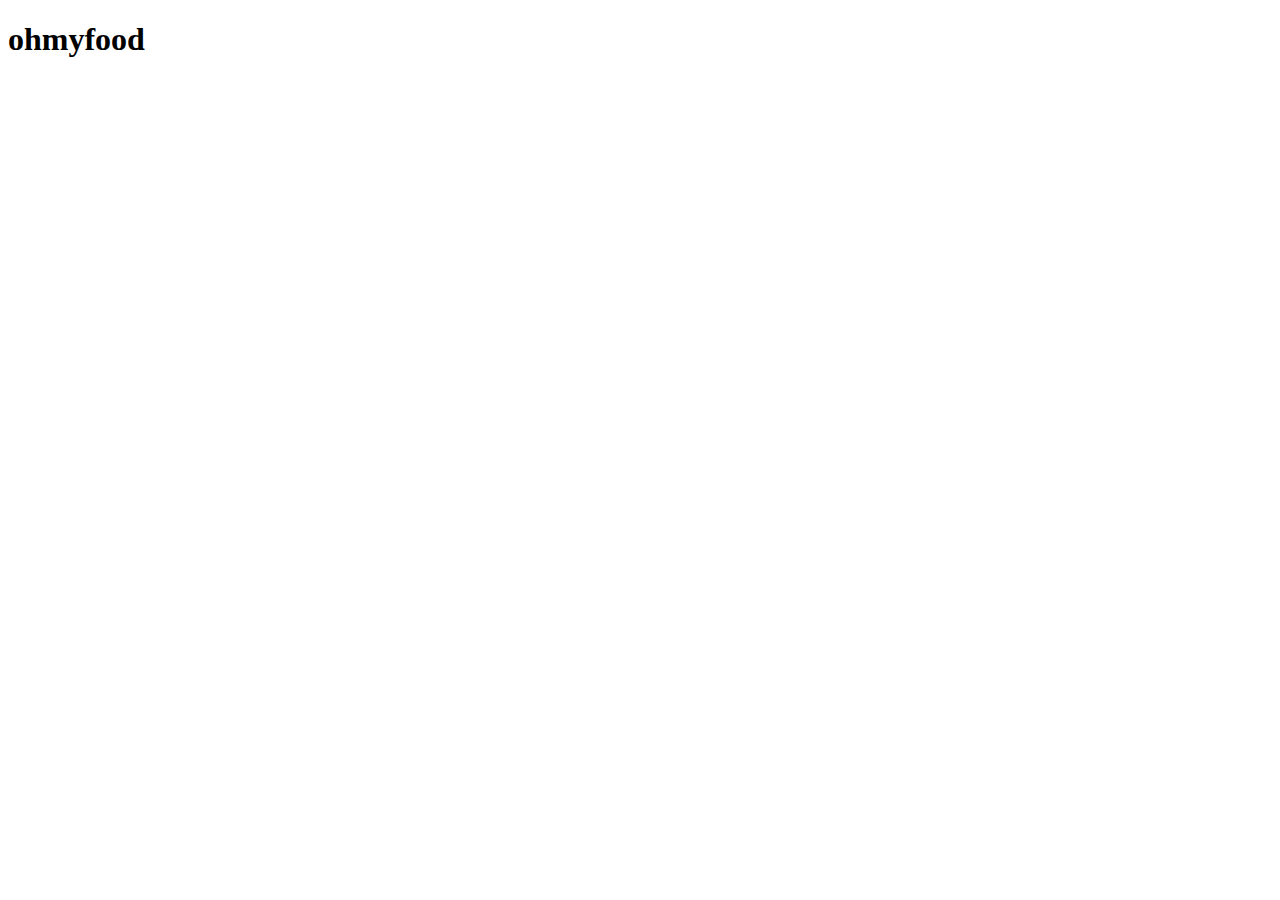
==== index.html @ 508001a0 "projet3" ====
<!DOCTYPE html>
<html lang="en">
  <head>
    <meta charset="UTF-8" />
    <meta http-equiv="X-UA-Compatible" content="IE=edge" />
    <meta name="viewport" content="width=device-width, initial-scale=1.0" />
    <title>Ohmyfood</title>
  </head>
  <body>
    <h1>ohmyfood</h1>
  </body>
</html>
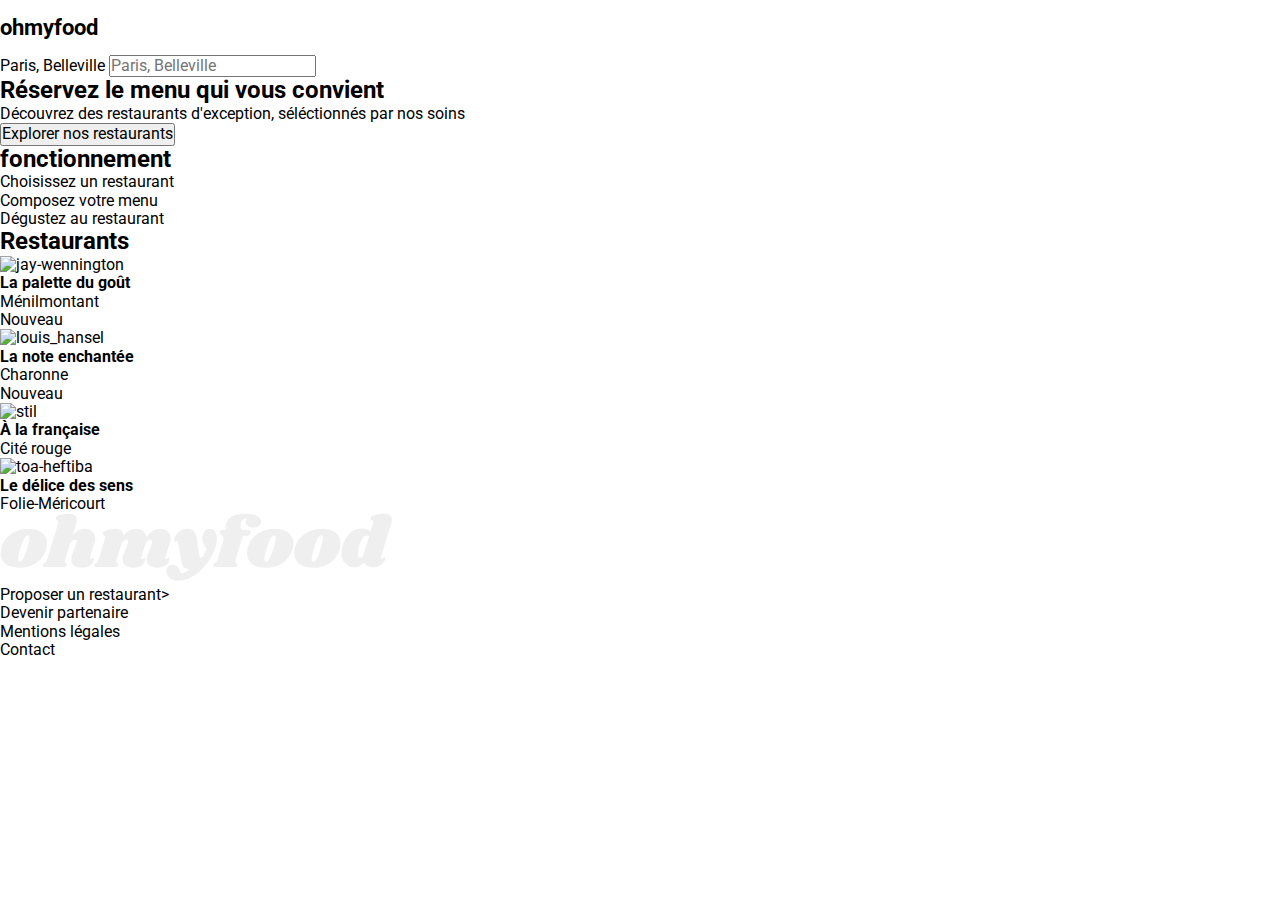
==== commit 3a4378fd: "projet3" ====
--- a/index.html
+++ b/index.html
@@ -1,12 +1,125 @@
 <!DOCTYPE html>
-<html lang="en">
+<html lang="fr">
   <head>
     <meta charset="UTF-8" />
     <meta http-equiv="X-UA-Compatible" content="IE=edge" />
     <meta name="viewport" content="width=device-width, initial-scale=1.0" />
+    <link rel="preconnect" href="https://fonts.googleapis.com" />
+    <link rel="preconnect" href="https://fonts.gstatic.com" crossorigin />
+    <link
+      href="https://fonts.googleapis.com/css2?family=Raleway:wght@100&family=Roboto:wght@100&display=swap"
+      rel="stylesheet"
+    />
+    <link
+      rel="stylesheet"
+      href="https://cdnjs.cloudflare.com/ajax/libs/font-awesome/6.1.1/css/all.min.css"
+      integrity="sha512-KfkfwYDsLkIlwQp6LFnl8zNdLGxu9YAA1QvwINks4PhcElQSvqcyVLLD9aMhXd13uQjoXtEKNosOWaZqXgel0g=="
+      crossorigin="anonymous"
+      referrerpolicy="no-referrer"
+    />
+    <link rel="stylesheet" href="/css/normalize.css" />
+    <link rel="stylesheet" href="/css/style.css" />
     <title>Ohmyfood</title>
   </head>
   <body>
-    <h1>ohmyfood</h1>
+    <header>
+      <h1>ohmyfood</h1>
+    </header>
+    <main>
+      <section class="reservation">
+        <i class="fa-solid fa-location-dot one"></i>
+        <form>
+          <label for="site_search">Paris, Belleville</label>
+          <input
+            placeholder="Paris, Belleville"
+            name="ville"
+            type="text"
+            id="site_search"
+          />
+          <div class="reservation_txt">
+            <h2>Réservez le menu qui vous convient</h2>
+            <p>
+              Découvrez des restaurants d'exception, séléctionnés par nos soins
+            </p>
+          </div>
+          <button type="submit">Explorer nos restaurants</button>
+        </form>
+      </section>
+      <section class="fonctionnement">
+        <h2>fonctionnement</h2>
+        <ol>
+          <li>
+            <i class="fa-solid fa-tablet-screen-button"></i>Choisissez un
+            restaurant
+          </li>
+          <li><i class="fa-solid fa-list-ul"></i>Composez votre menu</li>
+          <li><i class="fa-solid fa-store"></i>Dégustez au restaurant</li>
+        </ol>
+      </section>
+      <section class="restaurants">
+        <h2>Restaurants</h2>
+        <a href="#">
+          <article class="cards">
+            <img src="img/jay-wennington" alt="jay-wennington" />
+            <h3>La palette du goût</h3>
+            <p>Ménilmontant</p>
+            <div class="like">
+              <i class="fa-regular fa-heart"></i>
+            </div>
+            <p>Nouveau</p>
+          </article>
+        </a>
+        <a href="#">
+          <article class="cards">
+            <img src="img/louis-hansel-shotsoflouis" alt="louis_hansel" />
+            <h3>La note enchantée</h3>
+            <p>Charonne</p>
+            <div class="like">
+              <i class="fa-regular fa-heart"></i>
+            </div>
+            <p>Nouveau</p>
+          </article>
+        </a>
+        <a href="#">
+          <article class="cards">
+            <img src="img/stil" alt="stil" />
+            <h3>À la française</h3>
+            <p>Cité rouge</p>
+            <div class="like">
+              <i class="fa-regular fa-heart"></i>
+            </div>
+          </article>
+        </a>
+        <a href="#">
+          <article class="cards">
+            <img src="img/toa-heftiba.jpg" alt="toa-heftiba" />
+            <h3>Le délice des sens</h3>
+            <p>Folie-Méricourt</p>
+            <div class="like">
+              <i class="fa-regular fa-heart"></i>
+            </div>
+          </article>
+        </a>
+      </section>
+    </main>
+    <footer>
+      <img class="logo_invert" src="/img/ohmyfood.png" alt="logo" />
+      <nav>
+        <ul>
+          <li>
+            <a href="#"
+              ><i class="fa-solid fa-utensils"></i>Proposer un restaurant></a
+            >
+          </li>
+          <li>
+            <a href="#"
+              ><i class="fa-solid fa-handshake-angle"></i>Devenir partenaire</a
+            >
+          </li>
+          <li><a href="#">Mentions légales</a></li>
+          <li><a href="#">Contact</a></li>
+        </ul>
+      </nav>
+    </footer>
   </body>
 </html>
--- a/css/style.css
+++ b/css/style.css
@@ -0,0 +1,41 @@
+/* GLOBAL*/
+*,
+::before,
+::after {
+  box-sizing: border-box;
+  padding: 0;
+  margin: 0;
+}
+html {
+  font-size: 62.5%;
+}
+body {
+  font-family: "Raleway", sans-serif;
+  font-family: "Roboto", sans-serif;
+  font-size: 1.6rem;
+  margin: 0 auto;
+}
+header,
+main {
+  max-width: 1440px;
+  margin: 0 auto;
+}
+body h1 {
+  font-size: 2.2rem;
+  font-weight: bold;
+  color: black;
+}
+h3 {
+  font-size: 1.6rem;
+}
+img {
+  object-fit: cover;
+}
+a {
+  text-decoration: none;
+  color: black;
+}
+.logo_invert {
+  filter: invert(100%);
+  -webkit-filter: invert(100%);
+}
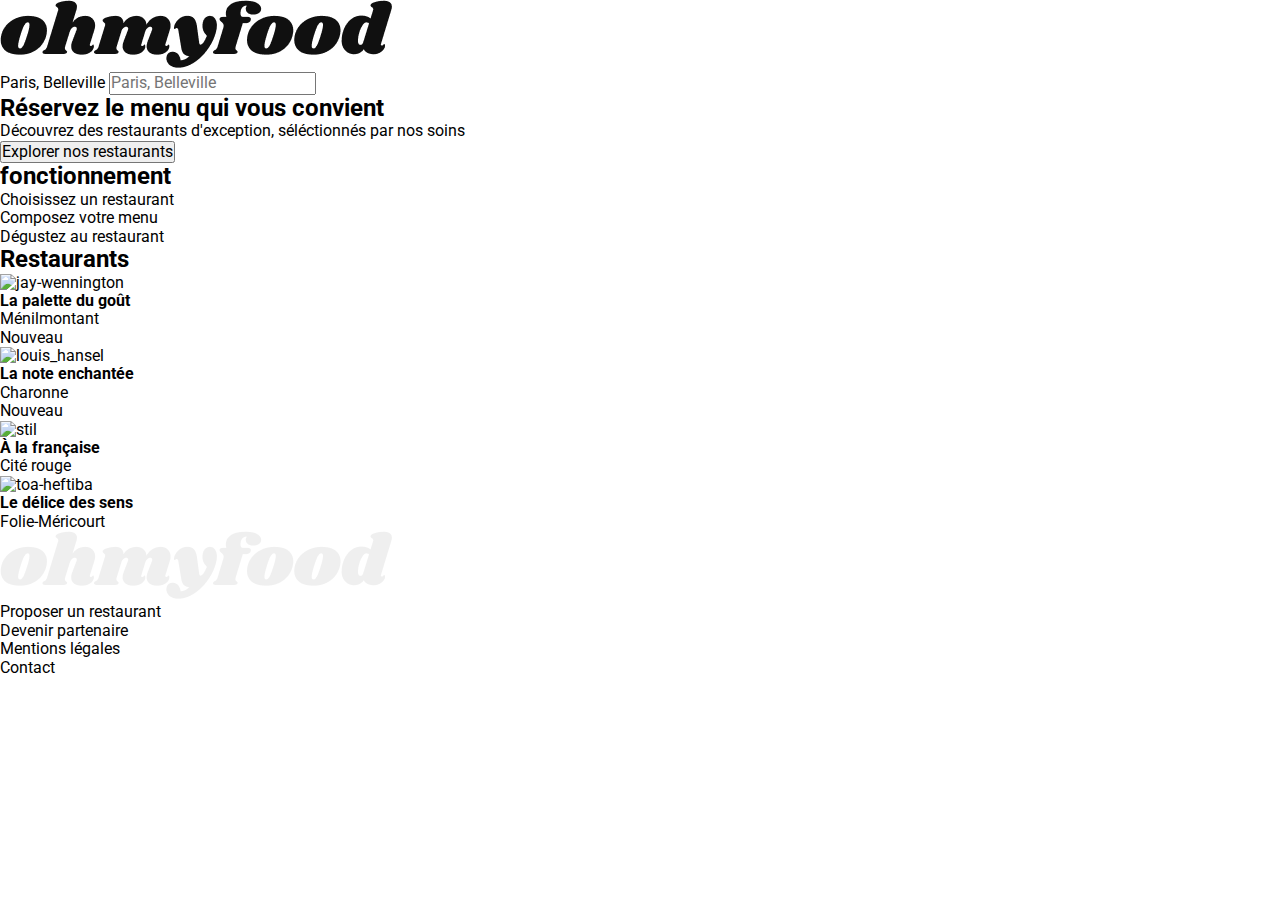
==== commit c2c4df98: "projet3" ====
--- a/index.html
+++ b/index.html
@@ -23,7 +23,7 @@
   </head>
   <body>
     <header>
-      <h1>ohmyfood</h1>
+      <img src="img/ohmyfood.png" alt="logo" />
     </header>
     <main>
       <section class="reservation">
@@ -58,7 +58,7 @@
       </section>
       <section class="restaurants">
         <h2>Restaurants</h2>
-        <a href="#">
+        <a href="Alafrançaise.html">
           <article class="cards">
             <img src="img/jay-wennington" alt="jay-wennington" />
             <h3>La palette du goût</h3>
@@ -92,7 +92,7 @@
         </a>
         <a href="#">
           <article class="cards">
-            <img src="img/toa-heftiba.jpg" alt="toa-heftiba" />
+            <img src="img/toa-heftiba" alt="toa-heftiba" />
             <h3>Le délice des sens</h3>
             <p>Folie-Méricourt</p>
             <div class="like">
@@ -103,12 +103,12 @@
       </section>
     </main>
     <footer>
-      <img class="logo_invert" src="/img/ohmyfood.png" alt="logo" />
+      <img class="logo_invert" src="img/ohmyfood.png" alt="logo" />
       <nav>
         <ul>
           <li>
             <a href="#"
-              ><i class="fa-solid fa-utensils"></i>Proposer un restaurant></a
+              ><i class="fa-solid fa-utensils"></i>Proposer un restaurant</a
             >
           </li>
           <li>
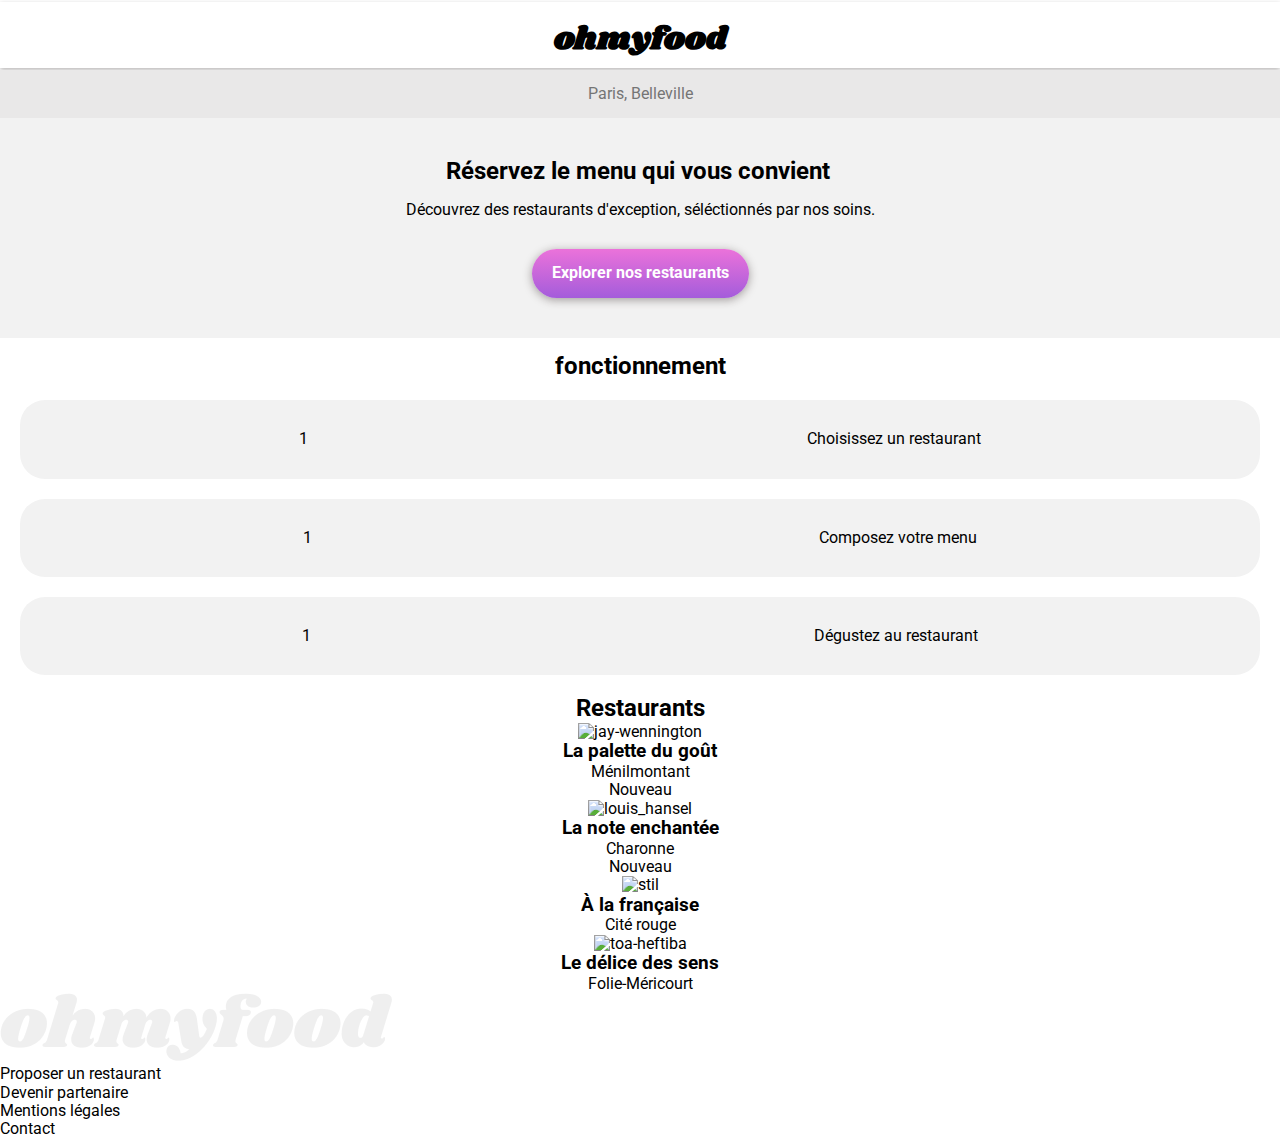
==== commit 1043e1e6: "réservation main" ====
--- a/index.html
+++ b/index.html
@@ -10,6 +10,12 @@
       href="https://fonts.googleapis.com/css2?family=Raleway:wght@100&family=Roboto:wght@100&display=swap"
       rel="stylesheet"
     />
+    <link rel="preconnect" href="https://fonts.googleapis.com" />
+    <link rel="preconnect" href="https://fonts.gstatic.com" crossorigin />
+    <link
+      href="https://fonts.googleapis.com/css2?family=Shrikhand&display=swap"
+      rel="stylesheet"
+    />
     <link
       rel="stylesheet"
       href="https://cdnjs.cloudflare.com/ajax/libs/font-awesome/6.1.1/css/all.min.css"
@@ -17,44 +23,48 @@
       crossorigin="anonymous"
       referrerpolicy="no-referrer"
     />
-    <link rel="stylesheet" href="/css/normalize.css" />
-    <link rel="stylesheet" href="/css/style.css" />
+    <link rel="stylesheet" href="css/normalize.css" />
+    <link rel="stylesheet" href="css/style.css" />
     <title>Ohmyfood</title>
   </head>
   <body>
     <header>
-      <img src="img/ohmyfood.png" alt="logo" />
+      <h1>ohmyfood</h1>
     </header>
     <main>
       <section class="reservation">
-        <i class="fa-solid fa-location-dot one"></i>
         <form>
-          <label for="site_search">Paris, Belleville</label>
-          <input
-            placeholder="Paris, Belleville"
-            name="ville"
-            type="text"
-            id="site_search"
-          />
+          <div class="localisation">
+            <i class="fa-solid fa-location-dot one"></i>
+            <label for="site_search">Paris, Belleville</label>
+            <input
+              placeholder="Paris, Belleville"
+              name="ville"
+              type="text"
+              id="site_search"
+            />
+          </div>
           <div class="reservation_txt">
             <h2>Réservez le menu qui vous convient</h2>
             <p>
-              Découvrez des restaurants d'exception, séléctionnés par nos soins
+              Découvrez des restaurants d'exception, séléctionnés par nos soins.
             </p>
+            <button type="submit">Explorer nos restaurants</button>
           </div>
-          <button type="submit">Explorer nos restaurants</button>
         </form>
       </section>
       <section class="fonctionnement">
         <h2>fonctionnement</h2>
-        <ol>
-          <li>
-            <i class="fa-solid fa-tablet-screen-button"></i>Choisissez un
-            restaurant
-          </li>
-          <li><i class="fa-solid fa-list-ul"></i>Composez votre menu</li>
-          <li><i class="fa-solid fa-store"></i>Dégustez au restaurant</li>
-        </ol>
+        <nav>
+          <ol>
+            <li>
+              <i class="fa-solid fa-tablet-screen-button"></i>Choisissez un
+              restaurant
+            </li>
+            <li><i class="fa-solid fa-list-ul"></i>Composez votre menu</li>
+            <li><i class="fa-solid fa-store"></i>Dégustez au restaurant</li>
+          </ol>
+        </nav>
       </section>
       <section class="restaurants">
         <h2>Restaurants</h2>
--- a/css/style.css
+++ b/css/style.css
@@ -19,14 +19,12 @@
 main {
   max-width: 1440px;
   margin: 0 auto;
+  text-align: center;
 }
-body h1 {
-  font-size: 2.2rem;
+h1 {
+  font-family: "Shrikhand", cursive;
   font-weight: bold;
   color: black;
-}
-h3 {
-  font-size: 1.6rem;
 }
 img {
   object-fit: cover;
@@ -35,7 +33,88 @@
   text-decoration: none;
   color: black;
 }
+li {
+  list-style-type: none;
+}
 .logo_invert {
   filter: invert(100%);
   -webkit-filter: invert(100%);
 }
+
+/*ENTETE*/
+header {
+  box-shadow: 0px 2px 5px rgb(184, 182, 182);
+}
+h1 {
+  padding: 2rem 0 1rem 0;
+  margin: 0.15rem 0;
+}
+
+/*LOCALISATION*/
+
+label {
+  position: absolute;
+  left: -999px;
+}
+form {
+  background-color: #e9e8e8;
+}
+.localisation {
+  margin-top: 1.5rem;
+  display: inline-block;
+  text-align: justify;
+  background-color: #e9e8e8;
+}
+input {
+  border: none;
+  text-align: center;
+  background-color: #e9e8e8;
+}
+.fa-location-dot {
+  position: relative;
+  left: 3rem;
+}
+
+/*RESERVATION*/
+
+.reservation_txt {
+  width: 100%;
+  margin: 1.5rem 0;
+  padding: 4rem;
+  background-color: #f2f2f2;
+}
+.reservation_txt h2 {
+  padding: 0rem 2rem 1.5rem 1.5rem;
+}
+.reservation_txt p {
+  padding-bottom: 3rem;
+}
+button {
+  font-weight: bold;
+  border: none;
+  background: linear-gradient(180deg, #eb72da, #a45cdb);
+  color: white;
+  box-shadow: 0px 2px 10px rgb(160, 155, 155);
+  padding: 1.5rem 2rem;
+  border-radius: 25px;
+}
+
+/*FONCTIONNEMENT*/
+
+.fonctionnement {
+  display: flex;
+  flex-direction: column;
+}
+
+.fonctionnement li {
+  background-color: #f2f2f2;
+  padding: 3rem;
+  border-radius: 25px;
+  margin: 2rem;
+  display: flex;
+  justify-content: space-evenly;
+}
+.fonctionnement li:before {
+  content: counter(li);
+  counter-increment: li;
+}
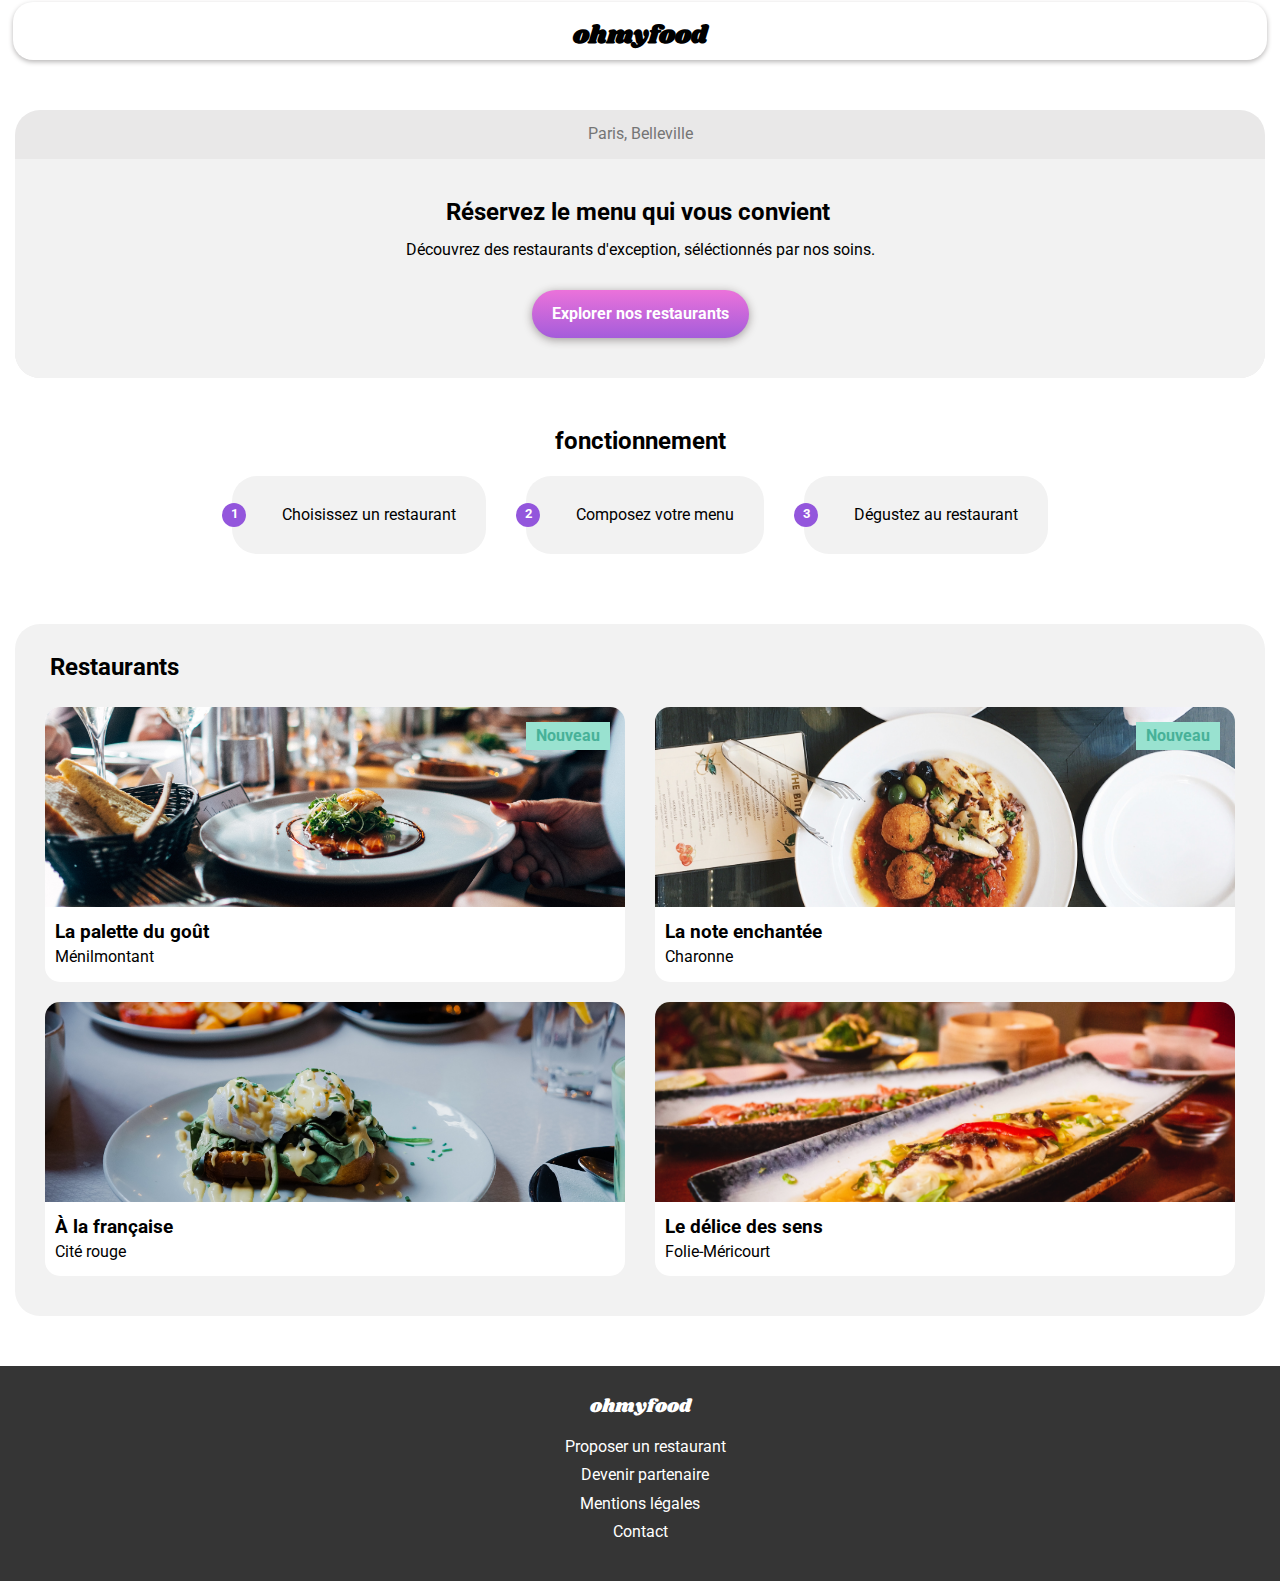
==== commit 88480c71: "Toute les pages créer" ====
--- a/index.html
+++ b/index.html
@@ -6,12 +6,12 @@
     <meta name="viewport" content="width=device-width, initial-scale=1.0" />
     <link rel="preconnect" href="https://fonts.googleapis.com" />
     <link rel="preconnect" href="https://fonts.gstatic.com" crossorigin />
+    <link rel="preconnect" href="https://fonts.googleapis.com" />
+    <link rel="preconnect" href="https://fonts.gstatic.com" crossorigin />
     <link
-      href="https://fonts.googleapis.com/css2?family=Raleway:wght@100&family=Roboto:wght@100&display=swap"
+      href="https://fonts.googleapis.com/css2?family=Roboto&display=swap"
       rel="stylesheet"
     />
-    <link rel="preconnect" href="https://fonts.googleapis.com" />
-    <link rel="preconnect" href="https://fonts.gstatic.com" crossorigin />
     <link
       href="https://fonts.googleapis.com/css2?family=Shrikhand&display=swap"
       rel="stylesheet"
@@ -28,9 +28,33 @@
     <title>Ohmyfood</title>
   </head>
   <body>
+    <!--
+    <div id="loaderscreen">
+      <h2>Cooking in progress</h2>
+      <div id="cooking">
+        <div class="bubble"></div>
+        <div class="bubble"></div>
+        <div class="bubble"></div>
+        <div class="bubble"></div>
+        <div class="bubble"></div>
+        <div id="area">
+          <div id="sides">
+            <div id="pan"></div>
+            <div id="handle"></div>
+          </div>
+          <div id="pancake">
+            <div id="pastry"></div>
+          </div>
+        </div>
+      </div>
+    </div>
+  -->
+    <!--HEADER-->
     <header>
       <h1>ohmyfood</h1>
     </header>
+
+    <!--RESERVATION-->
     <main>
       <section class="reservation">
         <form>
@@ -44,6 +68,7 @@
               id="site_search"
             />
           </div>
+
           <div class="reservation_txt">
             <h2>Réservez le menu qui vous convient</h2>
             <p>
@@ -53,67 +78,92 @@
           </div>
         </form>
       </section>
+
+      <!--FONCTIONNEMENT-->
+
       <section class="fonctionnement">
         <h2>fonctionnement</h2>
         <nav>
           <ol>
             <li>
-              <i class="fa-solid fa-tablet-screen-button"></i>Choisissez un
-              restaurant
+              <i class="fa-solid fa-tablet-screen-button"></i
+              ><span class="text_color_fonctionnement"
+                >Choisissez un restaurant</span
+              >
             </li>
-            <li><i class="fa-solid fa-list-ul"></i>Composez votre menu</li>
-            <li><i class="fa-solid fa-store"></i>Dégustez au restaurant</li>
+            <li>
+              <i class="fa-solid fa-list-ul"></i
+              ><span class="text_color_fonctionnement"
+                >Composez votre menu</span
+              >
+            </li>
+            <li>
+              <i class="fa-solid fa-store"></i
+              ><span class="text_color_fonctionnement"
+                >Dégustez au restaurant</span
+              >
+            </li>
           </ol>
         </nav>
       </section>
+
+      <!--RESTAURANTS-->
+
       <section class="restaurants">
         <h2>Restaurants</h2>
-        <a href="Alafrançaise.html">
+        <a href="lapalettedugout.html">
           <article class="cards">
-            <img src="img/jay-wennington" alt="jay-wennington" />
+            <img src="img/jay-wennington.jpg" alt="jay-wennington" />
             <h3>La palette du goût</h3>
             <p>Ménilmontant</p>
             <div class="like">
-              <i class="fa-regular fa-heart"></i>
+              <i class="fa-regular fa-heart regu"></i>
+              <i class="fa-solid fa-heart solid"></i>
             </div>
-            <p>Nouveau</p>
+            <span class="new">Nouveau</span>
           </article>
         </a>
-        <a href="#">
+        <a href="lanoteenchantee.html">
           <article class="cards">
-            <img src="img/louis-hansel-shotsoflouis" alt="louis_hansel" />
+            <img src="img/stil.jpg" alt="louis_hansel" />
             <h3>La note enchantée</h3>
             <p>Charonne</p>
             <div class="like">
-              <i class="fa-regular fa-heart"></i>
+              <i class="fa-regular fa-heart regu"></i>
+              <i class="fa-solid fa-heart solid"></i>
             </div>
-            <p>Nouveau</p>
+            <span class="new">Nouveau</span>
           </article>
         </a>
-        <a href="#">
+        <a href="alafrancaise.html">
           <article class="cards">
-            <img src="img/stil" alt="stil" />
+            <img src="img/toa-heftiba.jpg" alt="stil" />
             <h3>À la française</h3>
             <p>Cité rouge</p>
             <div class="like">
-              <i class="fa-regular fa-heart"></i>
+              <i class="fa-regular fa-heart regu"></i>
+              <i class="fa-solid fa-heart solid"></i>
             </div>
           </article>
         </a>
-        <a href="#">
+        <a href="ledelicedessens.html">
           <article class="cards">
-            <img src="img/toa-heftiba" alt="toa-heftiba" />
+            <img src="img/louis-hansel-shotsoflouis.jpg" alt="toa-heftiba" />
             <h3>Le délice des sens</h3>
             <p>Folie-Méricourt</p>
             <div class="like">
-              <i class="fa-regular fa-heart"></i>
+              <i class="fa-regular fa-heart regu"></i>
+              <i class="fa-solid fa-heart solid"></i>
             </div>
           </article>
         </a>
       </section>
     </main>
+
+    <!--FOOTER-->
+
     <footer>
-      <img class="logo_invert" src="img/ohmyfood.png" alt="logo" />
+      <h3>ohmyfood</h3>
       <nav>
         <ul>
           <li>
--- a/css/style.css
+++ b/css/style.css
@@ -6,49 +6,318 @@
   padding: 0;
   margin: 0;
 }
+
 html {
   font-size: 62.5%;
 }
+
 body {
-  font-family: "Raleway", sans-serif;
   font-family: "Roboto", sans-serif;
   font-size: 1.6rem;
   margin: 0 auto;
 }
+
 header,
 main {
   max-width: 1440px;
   margin: 0 auto;
   text-align: center;
 }
+
 h1 {
   font-family: "Shrikhand", cursive;
   font-weight: bold;
   color: black;
-}
+  padding: 2rem 0 1rem 0;
+  margin: 0.15rem 0;
+  font-size: 2.5rem;
+}
+
 img {
   object-fit: cover;
 }
+
 a {
   text-decoration: none;
   color: black;
 }
+
 li {
   list-style-type: none;
 }
-.logo_invert {
-  filter: invert(100%);
-  -webkit-filter: invert(100%);
-}
-
+/*LOADER
+
+#loaderscreen {
+  background-color: #e6e6e6;
+  height: 100vh;
+  position: fixed;
+  inset: 0;
+  z-index: 10;
+  animation: disappear 2s 2s forwards;
+}
+@keyframes disappear {
+  0% {
+    transform: scale(1);
+  }
+  100% {
+    transform: scale(0);
+  }
+}
+#loaderscreen h2 {
+  position: relative;
+  margin: 0 auto;
+  top: 25vh;
+  width: 100vw;
+  text-align: center;
+  font-family: "Amatic SC";
+  font-size: 6vh;
+  color: #333;
+  opacity: 0.75;
+  animation: pulse 2.5s linear infinite;
+}
+
+#cooking {
+  position: relative;
+  margin: 0 auto;
+  top: 0;
+  width: 75vh;
+  height: 75vh;
+  overflow: hidden;
+}
+
+#cooking #area {
+  position: absolute;
+  bottom: 0;
+  right: 0;
+  width: 50%;
+  height: 50%;
+  background-color: transparent;
+  transform-origin: 15% 60%;
+  animation: flip 2.1s ease-in-out infinite;
+}
+
+#cooking #area #sides {
+  position: absolute;
+  width: 100%;
+  height: 100%;
+  transform-origin: 15% 60%;
+  animation: switchSide 2.1s ease-in-out infinite;
+}
+
+#cooking #area #sides #handle {
+  position: absolute;
+  bottom: 18%;
+  right: 80%;
+  width: 35%;
+  height: 20%;
+  background-color: transparent;
+  border-top: 1vh solid #333;
+  border-left: 1vh solid transparent;
+  border-radius: 100%;
+  transform: rotate(20deg) rotateX(0deg) scale(1.3, 0.9);
+}
+#cooking #area #sides #pan {
+  position: absolute;
+  bottom: 20%;
+  right: 30%;
+  width: 50%;
+  height: 8%;
+  background-color: #333;
+  border-radius: 0 0 1.4em 1.4em;
+  transform-origin: -15% 0;
+}
+
+#cooking #area #pancake {
+  position: absolute;
+  top: 24%;
+  width: 100%;
+  height: 100%;
+  transform: rotateX(85deg);
+  animation: jump 2.1s ease-in-out infinite;
+}
+
+#cooking #area #pancake #pastry {
+  position: absolute;
+  bottom: 26%;
+  right: 37%;
+  width: 40%;
+  height: 45%;
+  background-color: #333;
+  box-shadow: 0 0 3px 0 #333;
+  border-radius: 100%;
+  transform-origin: -20% 0;
+  animation: fly 2.1s ease-in-out infinite;
+}
+
+#cooking .bubble {
+  position: absolute;
+  border-radius: 100%;
+  box-shadow: 0 0 0.25vh #4d4d4d;
+  opacity: 0;
+}
+
+#cooking .bubble:nth-child(1) {
+  margin-top: 2.5vh;
+  left: 58%;
+  width: 2.5vh;
+  height: 2.5vh;
+  background-color: #454545;
+  animation: bubble 2s cubic-bezier(0.53, 0.16, 0.39, 0.96) infinite;
+}
+
+#cooking .bubble:nth-child(2) {
+  margin-top: 3vh;
+  left: 52%;
+  width: 2vh;
+  height: 2vh;
+  background-color: #3d3d3d;
+  animation: bubble 2s ease-in-out 0.35s infinite;
+}
+
+#cooking .bubble:nth-child(3) {
+  margin-top: 1.8vh;
+  left: 50%;
+  width: 1.5vh;
+  height: 1.5vh;
+  background-color: #333;
+  animation: bubble 1.5s cubic-bezier(0.53, 0.16, 0.39, 0.96) 0.55s infinite;
+}
+
+#cooking .bubble:nth-child(4) {
+  margin-top: 2.7vh;
+  left: 56%;
+  width: 1.2vh;
+  height: 1.2vh;
+  background-color: #2b2b2b;
+  animation: bubble 1.8s cubic-bezier(0.53, 0.16, 0.39, 0.96) 0.55s infinite;
+}
+
+#cooking .bubble:nth-child(5) {
+  margin-top: 2.7vh;
+  left: 63%;
+  width: 1.1vh;
+  height: 1.1vh;
+  background-color: #242424;
+  animation: bubble 1.6s ease-in-out 1s infinite;
+}
+
+@keyframes pulse {
+  0% {
+    transform: scale(1, 1);
+    opacity: 0.25;
+  }
+  50% {
+    transform: scale(1.2, 1);
+    opacity: 1;
+  }
+  100% {
+    transform: scale(1, 1);
+  }
+}
+
+@keyframes flip {
+  0% {
+    transform: rotate(0deg);
+  }
+
+  5% {
+    transform: rotate(-27deg);
+  }
+
+  30%,
+  50% {
+    transform: rotate(0deg);
+  }
+
+  55% {
+    transform: rotate(27deg);
+  }
+
+  83.3% {
+    transform: rotate(0deg);
+  }
+
+  100% {
+    transform: rotate(0deg);
+  }
+}
+
+@keyframes switchSide {
+  0% {
+    transform: rotateY(0deg);
+  }
+
+  50% {
+    transform: rotateY(180deg);
+  }
+  100% {
+    transform: rotateY(0deg);
+  }
+}
+
+@keyframes jump {
+  0% {
+    top: 24;
+    transform: rotateX(85deg);
+  }
+  25% {
+    top: 10%;
+    transform: rotateX(0deg);
+  }
+  50% {
+    top: 30%;
+    transform: rotateX(85deg);
+  }
+  75% {
+    transform: rotateX(0deg);
+  }
+  100% {
+    transform: rotateX(85deg);
+  }
+}
+
+@keyframes fly {
+  0% {
+    bottom: 26%;
+    transform: rotate(0deg);
+  }
+  10% {
+    bottom: 40%;
+  }
+  50% {
+    bottom: 26%;
+    transform: rotate(-190deg);
+  }
+  80% {
+    bottom: 40%;
+  }
+  100% {
+    bottom: 26%;
+    transform: rotate(0deg);
+  }
+}
+
+@keyframes bubble {
+  0% {
+    transform: scale(0.15, 0.15);
+    top: 80%;
+    opacity: 0;
+  }
+  50% {
+    transform: scale(1.1, 1.1);
+    opacity: 1;
+  }
+  100% {
+    transform: scale(0.33, 0.33);
+    top: 60%;
+    opacity: 0;
+  }
+}
+*/
 /*ENTETE*/
 header {
   box-shadow: 0px 2px 5px rgb(184, 182, 182);
 }
-h1 {
-  padding: 2rem 0 1rem 0;
-  margin: 0.15rem 0;
-}
 
 /*LOCALISATION*/
 
@@ -56,20 +325,24 @@
   position: absolute;
   left: -999px;
 }
+
 form {
   background-color: #e9e8e8;
 }
+
 .localisation {
   margin-top: 1.5rem;
   display: inline-block;
   text-align: justify;
   background-color: #e9e8e8;
 }
+
 input {
   border: none;
   text-align: center;
   background-color: #e9e8e8;
 }
+
 .fa-location-dot {
   position: relative;
   left: 3rem;
@@ -83,20 +356,28 @@
   padding: 4rem;
   background-color: #f2f2f2;
 }
+
 .reservation_txt h2 {
   padding: 0rem 2rem 1.5rem 1.5rem;
 }
+
 .reservation_txt p {
   padding-bottom: 3rem;
 }
+
 button {
   font-weight: bold;
   border: none;
-  background: linear-gradient(180deg, #eb72da, #a45cdb);
+  background-image: linear-gradient(180deg, #eb72da, #a45cdb);
   color: white;
   box-shadow: 0px 2px 10px rgb(160, 155, 155);
   padding: 1.5rem 2rem;
   border-radius: 25px;
+}
+
+button:hover {
+  transform: scale(1.05);
+  cursor: pointer;
 }
 
 /*FONCTIONNEMENT*/
@@ -112,9 +393,235 @@
   border-radius: 25px;
   margin: 2rem;
   display: flex;
+  align-items: center;
   justify-content: space-evenly;
-}
+  position: relative;
+}
+
+.fonctionnement ol {
+  counter-reset: section;
+}
+
 .fonctionnement li:before {
-  content: counter(li);
-  counter-increment: li;
-}
+  content: counter(section);
+  counter-increment: section;
+  position: absolute;
+  left: -10px;
+  background-color: #9356dc;
+  color: white;
+  height: 24px;
+  width: 24px;
+  border-radius: 50%;
+  display: flex;
+  justify-content: center;
+  align-items: center;
+  font-weight: bold;
+  font-size: 13px;
+}
+
+.fonctionnement li:hover {
+  background-color: #f5edff;
+  color: #9356dc;
+  cursor: pointer;
+}
+
+.text_color_fonctionnement {
+  color: black;
+}
+
+/*CARDS*/
+
+.restaurants a:hover {
+  transform: scale(1.05);
+}
+
+.cards img {
+  height: 200px;
+  width: 100%;
+  border-radius: 15px 15px 0 0;
+}
+
+.restaurants {
+  margin-top: 5rem;
+  padding: 7rem 1.5rem;
+  background-color: #f2f2f2;
+  display: flex;
+  flex-direction: column;
+}
+
+.restaurants h2 {
+  padding-bottom: 1.5rem;
+  text-align: left;
+}
+
+.restaurants a {
+  margin: 1rem 0;
+  display: flex;
+  justify-content: center;
+}
+
+.cards {
+  width: 95%;
+  border-radius: 15px;
+  background-color: white;
+  position: relative;
+  display: flex;
+  align-items: flex-start;
+  flex-direction: column;
+}
+
+.cards h3 {
+  margin: 1.5rem 0 0.5rem 1rem;
+}
+
+.cards p {
+  margin: 0 0 1.5rem 1rem;
+}
+
+.fa-heart {
+  font-size: 25px;
+  position: absolute;
+  right: 0;
+  bottom: 0;
+  margin: 3rem;
+}
+
+.solid {
+  background: linear-gradient(#eb72da, #a45cdb);
+  -webkit-background-clip: text;
+  -webkit-text-fill-color: transparent;
+  opacity: 0;
+  transition: 0.3s;
+}
+
+.solid:hover {
+  opacity: 1;
+}
+
+.regu {
+  color: #d4d5d4;
+}
+.regu:hover {
+  display: none;
+}
+
+.new {
+  position: absolute;
+  top: 0;
+  right: 0;
+  padding: 0.5rem 1rem;
+  margin: 1.5rem;
+  font-weight: bold;
+  color: #47b198;
+  background-color: #99e2d0;
+}
+
+/*FOOTER*/
+
+footer {
+  background-color: #353535;
+  padding: 3rem;
+  text-align: center;
+}
+
+footer h3 {
+  font-family: "Shrikhand", cursive;
+  color: white;
+  font-weight: lighter;
+  padding-bottom: 2rem;
+}
+
+footer a {
+  color: white;
+}
+
+footer i {
+  padding-right: 1rem;
+}
+
+footer li {
+  padding-bottom: 1rem;
+}
+
+/*MEDIAQUERRIES*/
+
+/*GLOBAL*/
+
+/*HEADER*/
+
+@media screen and (min-width: 1024px) {
+  header {
+    border-radius: 20px;
+    width: 98%;
+  }
+}
+
+/*RESERVATION*/
+
+@media screen and (min-width: 1024px) {
+  form {
+    border-radius: 25px;
+  }
+  .reservation_txt {
+    border-radius: 0 0 25px 25px;
+  }
+  .reservation {
+    padding: 0 15px;
+    margin: 5rem 0rem;
+  }
+}
+
+/*FONCTIONNEMENT*/
+
+@media screen and (min-width: 768px) {
+  .fonctionnement nav {
+    display: flex;
+    width: 70%;
+    flex-direction: column;
+  }
+}
+.fonctionnement {
+  display: flex;
+  align-items: center;
+}
+@media screen and (min-width: 1024px) {
+  .fonctionnement {
+    display: flex;
+    align-items: center;
+  }
+  .fonctionnement li {
+  }
+  .fonctionnement nav {
+    display: flex;
+    justify-content: center;
+    width: 100%;
+  }
+  .fonctionnement ol {
+    display: flex;
+    justify-content: center;
+  }
+}
+.text_color_fonctionnement {
+  padding-left: 2rem;
+}
+/*RESTAURANTS*/
+
+@media screen and (min-width: 1024px) {
+  .restaurants {
+    display: flex;
+    flex-direction: row;
+    flex-wrap: wrap;
+    justify-content: space-around;
+    padding: 3rem 1.5rem;
+    border-radius: 25px;
+    margin: 5rem 1.5rem;
+  }
+  .restaurants h2 {
+    flex-basis: 100%;
+    margin-left: 2rem;
+  }
+  .restaurants a {
+    width: 50%;
+    justify-content: space-around;
+  }
+}
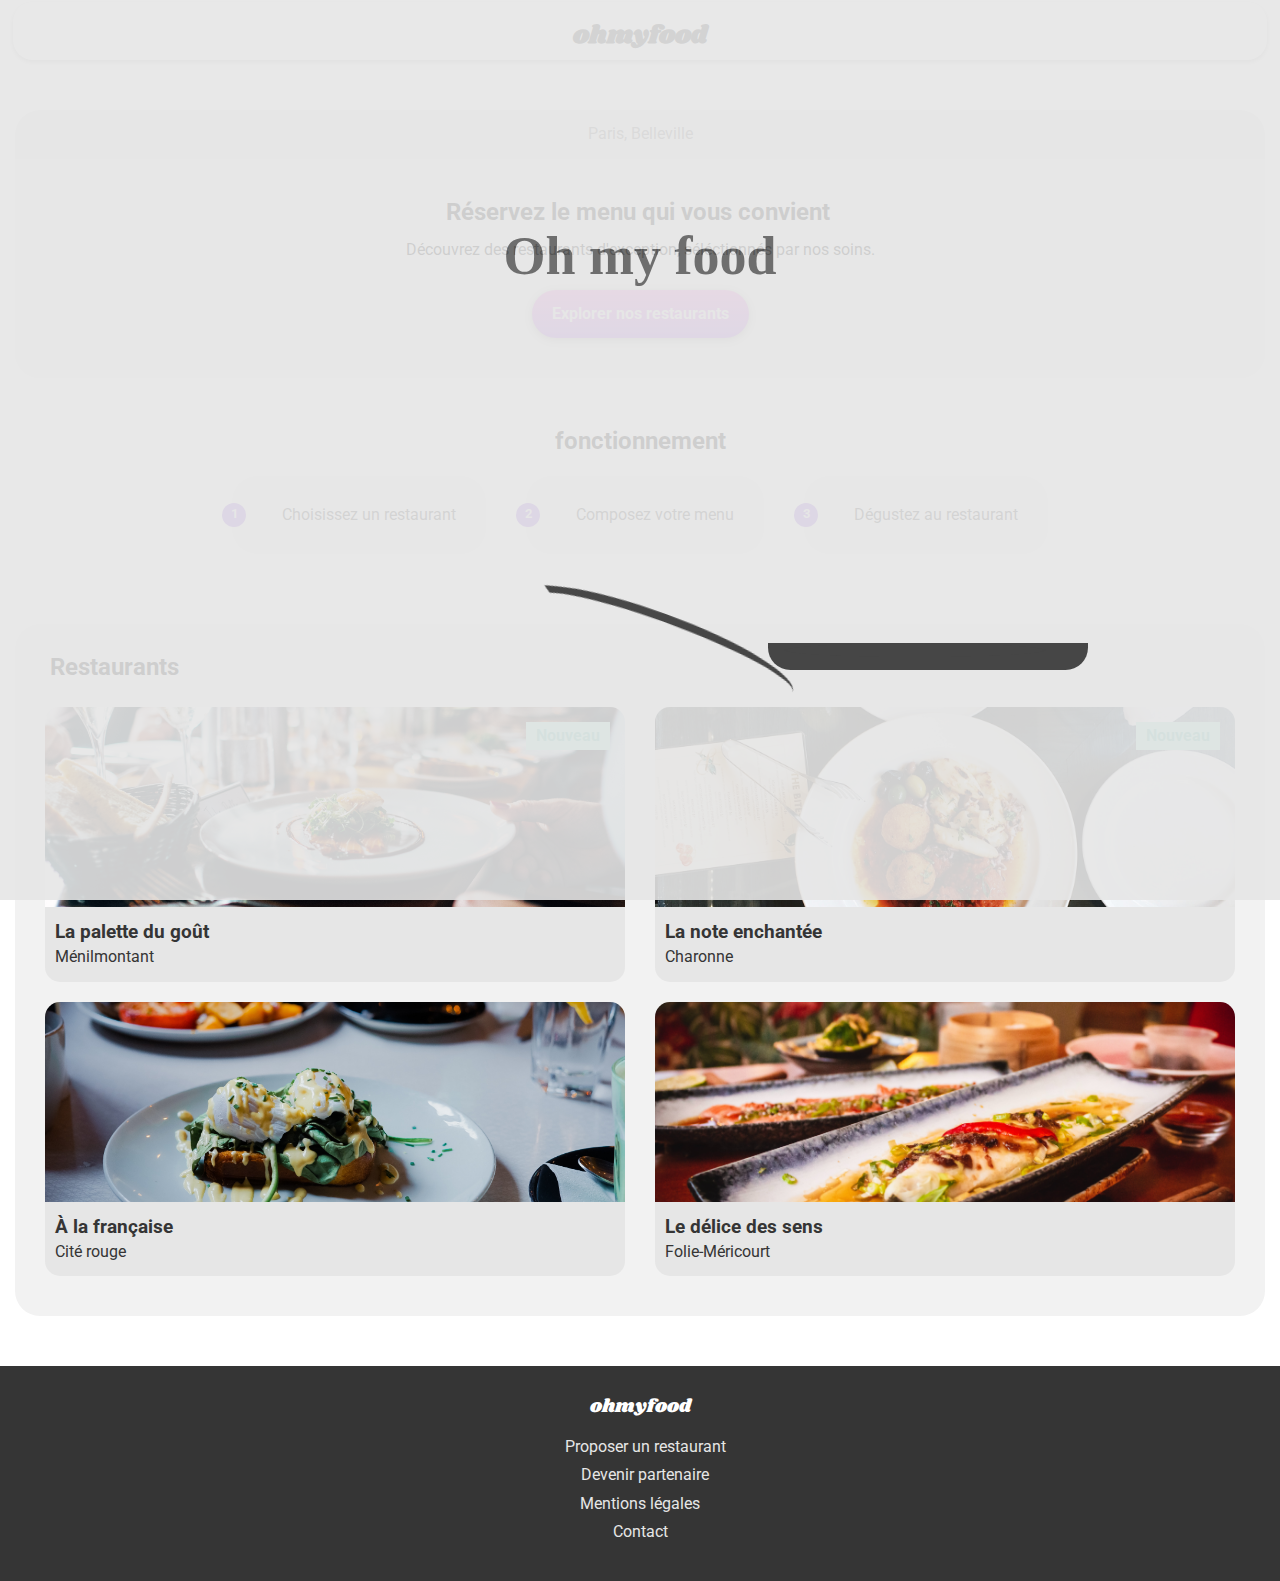
==== commit adc6e7b4: "ajout scss page acceuil" ====
--- a/index.html
+++ b/index.html
@@ -23,14 +23,14 @@
       crossorigin="anonymous"
       referrerpolicy="no-referrer"
     />
-    <link rel="stylesheet" href="css/normalize.css" />
-    <link rel="stylesheet" href="css/style.css" />
+    <link rel="stylesheet" href="style2.css" />
     <title>Ohmyfood</title>
   </head>
   <body>
-    <!--
+    <!--LOADER-->
+
     <div id="loaderscreen">
-      <h2>Cooking in progress</h2>
+      <h2>Oh my food</h2>
       <div id="cooking">
         <div class="bubble"></div>
         <div class="bubble"></div>
@@ -48,7 +48,7 @@
         </div>
       </div>
     </div>
-  -->
+
     <!--HEADER-->
     <header>
       <h1>ohmyfood</h1>
@@ -177,7 +177,7 @@
             >
           </li>
           <li><a href="#">Mentions légales</a></li>
-          <li><a href="#">Contact</a></li>
+          <li><a href="mailto:ohmyfood@gmail.com">Contact</a></li>
         </ul>
       </nav>
     </footer>
--- a/style2.css
+++ b/style2.css
@@ -0,0 +1,886 @@
+/* Document
+   ========================================================================== */
+/**
+ * 1. Correct the line height in all browsers.
+ * 2. Prevent adjustments of font size after orientation changes in iOS.
+ */
+html {
+  line-height: 1.15; /* 1 */
+  -webkit-text-size-adjust: 100%; /* 2 */
+}
+
+/**
+       * Render the `main` element consistently in IE.
+       */
+main {
+  display: block;
+}
+
+h1 {
+  font-size: 2em;
+  margin: 0.67em 0;
+}
+
+/* Grouping content
+         ========================================================================== */
+/**
+       * 1. Add the correct box sizing in Firefox.
+       * 2. Show the overflow in Edge and IE.
+       */
+hr {
+  box-sizing: content-box; /* 1 */
+  height: 0; /* 1 */
+  overflow: visible; /* 2 */
+}
+
+/**
+       * 1. Correct the inheritance and scaling of font size in all browsers.
+       * 2. Correct the odd `em` font sizing in all browsers.
+       */
+pre {
+  font-family: monospace, monospace; /* 1 */
+  font-size: 1em; /* 2 */
+}
+
+/* Text-level semantics
+         ========================================================================== */
+/**
+       * Remove the gray background on active links in IE 10.
+       */
+a {
+  background-color: transparent;
+}
+
+/**
+       * 1. Remove the bottom border in Chrome 57-
+       * 2. Add the correct text decoration in Chrome, Edge, IE, Opera, and Safari.
+       */
+abbr[title] {
+  border-bottom: none; /* 1 */
+  text-decoration: underline; /* 2 */
+  text-decoration: underline dotted; /* 2 */
+}
+
+/**
+       * Add the correct font weight in Chrome, Edge, and Safari.
+       */
+b,
+strong {
+  font-weight: bolder;
+}
+
+/**
+       * 1. Correct the inheritance and scaling of font size in all browsers.
+       * 2. Correct the odd `em` font sizing in all browsers.
+       */
+code,
+kbd,
+samp {
+  font-family: monospace, monospace; /* 1 */
+  font-size: 1em; /* 2 */
+}
+
+/**
+       * Add the correct font size in all browsers.
+       */
+small {
+  font-size: 80%;
+}
+
+/**
+       * Prevent `sub` and `sup` elements from affecting the line height in
+       * all browsers.
+       */
+sub,
+sup {
+  font-size: 75%;
+  line-height: 0;
+  position: relative;
+  vertical-align: baseline;
+}
+
+sub {
+  bottom: -0.25em;
+}
+
+sup {
+  top: -0.5em;
+}
+
+/* Embedded content
+         ========================================================================== */
+/**
+       * Remove the border on images inside links in IE 10.
+       */
+img {
+  border-style: none;
+}
+
+/* Forms
+         ========================================================================== */
+/**
+       * 1. Change the font styles in all browsers.
+       * 2. Remove the margin in Firefox and Safari.
+       */
+button,
+input,
+optgroup,
+select,
+textarea {
+  font-family: inherit; /* 1 */
+  font-size: 100%; /* 1 */
+  line-height: 1.15; /* 1 */
+  margin: 0; /* 2 */
+}
+
+/**
+       * Show the overflow in IE.
+       * 1. Show the overflow in Edge.
+       */
+button,
+input {
+  /* 1 */
+  overflow: visible;
+}
+
+/**
+       * Remove the inheritance of text transform in Edge, Firefox, and IE.
+       * 1. Remove the inheritance of text transform in Firefox.
+       */
+button,
+select {
+  /* 1 */
+  text-transform: none;
+}
+
+/**
+       * Correct the inability to style clickable types in iOS and Safari.
+       */
+button,
+[type="button"],
+[type="reset"],
+[type="submit"] {
+  -webkit-appearance: button;
+}
+
+/**
+       * Remove the inner border and padding in Firefox.
+       */
+button::-moz-focus-inner,
+[type="button"]::-moz-focus-inner,
+[type="reset"]::-moz-focus-inner,
+[type="submit"]::-moz-focus-inner {
+  border-style: none;
+  padding: 0;
+}
+
+/**
+       * Restore the focus styles unset by the previous rule.
+       */
+button:-moz-focusring,
+[type="button"]:-moz-focusring,
+[type="reset"]:-moz-focusring,
+[type="submit"]:-moz-focusring {
+  outline: 1px dotted ButtonText;
+}
+
+/**
+       * Correct the padding in Firefox.
+       */
+fieldset {
+  padding: 0.35em 0.75em 0.625em;
+}
+
+/**
+       * 1. Correct the text wrapping in Edge and IE.
+       * 2. Correct the color inheritance from `fieldset` elements in IE.
+       * 3. Remove the padding so developers are not caught out when they zero out
+       *    `fieldset` elements in all browsers.
+       */
+legend {
+  box-sizing: border-box; /* 1 */
+  color: inherit; /* 2 */
+  display: table; /* 1 */
+  max-width: 100%; /* 1 */
+  padding: 0; /* 3 */
+  white-space: normal; /* 1 */
+}
+
+/**
+       * Add the correct vertical alignment in Chrome, Firefox, and Opera.
+       */
+progress {
+  vertical-align: baseline;
+}
+
+/**
+       * Remove the default vertical scrollbar in IE 10+.
+       */
+textarea {
+  overflow: auto;
+}
+
+/**
+       * 1. Add the correct box sizing in IE 10.
+       * 2. Remove the padding in IE 10.
+       */
+[type="checkbox"],
+[type="radio"] {
+  box-sizing: border-box; /* 1 */
+  padding: 0; /* 2 */
+}
+
+/**
+       * Correct the cursor style of increment and decrement buttons in Chrome.
+       */
+[type="number"]::-webkit-inner-spin-button,
+[type="number"]::-webkit-outer-spin-button {
+  height: auto;
+}
+
+/**
+       * 1. Correct the odd appearance in Chrome and Safari.
+       * 2. Correct the outline style in Safari.
+       */
+[type="search"] {
+  -webkit-appearance: textfield; /* 1 */
+  outline-offset: -2px; /* 2 */
+}
+
+/**
+       * Remove the inner padding in Chrome and Safari on macOS.
+       */
+[type="search"]::-webkit-search-decoration {
+  -webkit-appearance: none;
+}
+
+/**
+       * 1. Correct the inability to style clickable types in iOS and Safari.
+       * 2. Change font properties to `inherit` in Safari.
+       */
+::-webkit-file-upload-button {
+  -webkit-appearance: button; /* 1 */
+  font: inherit; /* 2 */
+}
+
+/* Interactive
+         ========================================================================== */
+/*
+       * Add the correct display in Edge, IE 10+, and Firefox.
+       */
+details {
+  display: block;
+}
+
+/*
+       * Add the correct display in all browsers.
+       */
+summary {
+  display: list-item;
+}
+
+/* Misc
+         ========================================================================== */
+/**
+       * Add the correct display in IE 10+.
+       */
+template {
+  display: none;
+}
+
+/**
+       * Add the correct display in IE 10.
+       */
+[hidden] {
+  display: none;
+}
+
+*,
+::before,
+::after {
+  box-sizing: border-box;
+  padding: 0;
+  margin: 0;
+}
+
+html {
+  font-size: 62.5%;
+}
+
+body {
+  font-family: "Roboto", sans-serif;
+  font-size: 1.6rem;
+  margin: 0 auto;
+}
+
+header,
+main {
+  max-width: 1440px;
+  margin: 0 auto;
+  text-align: center;
+}
+
+h1 {
+  font-family: "Shrikhand", cursive;
+  font-weight: bold;
+  color: #353535;
+  padding: 2rem 0 1rem 0;
+  margin: 0.15rem 0;
+  font-size: 2.5rem;
+}
+
+img {
+  object-fit: cover;
+}
+
+a {
+  text-decoration: none;
+  color: #353535;
+}
+
+li {
+  list-style-type: none;
+}
+
+#loaderscreen {
+  background-color: #e6e6e6;
+  height: 100vh;
+  position: fixed;
+  inset: 0;
+  z-index: 10;
+  animation: disappear 2s 2s forwards;
+  opacity: 0.9;
+}
+
+#loaderscreen h2 {
+  position: relative;
+  margin: 0 auto;
+  top: 25vh;
+  text-align: center;
+  font-family: "Amatic SC";
+  font-size: 6vh;
+  color: #333;
+  opacity: 0.75;
+  animation: pulse 2.5s linear infinite;
+}
+
+#cooking {
+  position: relative;
+  margin: 0 auto;
+  top: 0;
+  height: 75vh;
+  overflow: hidden;
+}
+
+#cooking #area {
+  position: absolute;
+  bottom: 0;
+  right: 0;
+  width: 50%;
+  height: 50%;
+  background-color: transparent;
+  transform-origin: 15% 60%;
+  animation: flip 2.1s ease-in-out infinite;
+}
+
+#cooking #area #sides {
+  position: absolute;
+  width: 100%;
+  height: 100%;
+  transform-origin: 15% 60%;
+  animation: switchSide 2.1s ease-in-out infinite;
+}
+
+#cooking #area #sides #handle {
+  position: absolute;
+  bottom: 18%;
+  right: 80%;
+  width: 35%;
+  height: 20%;
+  background-color: transparent;
+  border-top: 1vh solid #333;
+  border-left: 1vh solid transparent;
+  border-radius: 100%;
+  transform: rotate(20deg) rotateX(0deg) scale(1.3, 0.9);
+}
+
+#cooking #area #sides #pan {
+  position: absolute;
+  bottom: 20%;
+  right: 30%;
+  width: 50%;
+  height: 8%;
+  background-color: #333;
+  border-radius: 0 0 1.4em 1.4em;
+  transform-origin: -15% 0;
+}
+
+#cooking #area #pancake {
+  position: absolute;
+  top: 24%;
+  width: 100%;
+  height: 100%;
+  transform: rotateX(85deg);
+  animation: jump 2.1s ease-in-out infinite;
+}
+
+#cooking #area #pancake #pastry {
+  position: absolute;
+  bottom: 26%;
+  right: 37%;
+  width: 40%;
+  height: 45%;
+  background-color: #333;
+  box-shadow: 0 0 3px 0 #333;
+  border-radius: 100%;
+  transform-origin: -20% 0;
+  animation: fly 2.1s ease-in-out infinite;
+}
+
+#cooking .bubble {
+  position: absolute;
+  border-radius: 100%;
+  box-shadow: 0 0 0.25vh #4d4d4d;
+  opacity: 0;
+}
+
+#cooking .bubble:nth-child(1) {
+  margin-top: 2.5vh;
+  left: 58%;
+  width: 2.5vh;
+  height: 2.5vh;
+  background-color: #454545;
+  animation: bubble 2s cubic-bezier(0.53, 0.16, 0.39, 0.96) infinite;
+}
+
+#cooking .bubble:nth-child(2) {
+  margin-top: 3vh;
+  left: 52%;
+  width: 2vh;
+  height: 2vh;
+  background-color: #3d3d3d;
+  animation: bubble 2s ease-in-out 0.35s infinite;
+}
+
+#cooking .bubble:nth-child(3) {
+  margin-top: 1.8vh;
+  left: 50%;
+  width: 1.5vh;
+  height: 1.5vh;
+  background-color: #333;
+  animation: bubble 1.5s cubic-bezier(0.53, 0.16, 0.39, 0.96) 0.55s infinite;
+}
+
+#cooking .bubble:nth-child(4) {
+  margin-top: 2.7vh;
+  left: 56%;
+  width: 1.2vh;
+  height: 1.2vh;
+  background-color: #2b2b2b;
+  animation: bubble 1.8s cubic-bezier(0.53, 0.16, 0.39, 0.96) 0.55s infinite;
+}
+
+#cooking .bubble:nth-child(5) {
+  margin-top: 2.7vh;
+  left: 63%;
+  width: 1.1vh;
+  height: 1.1vh;
+  background-color: #242424;
+  animation: bubble 1.6s ease-in-out 1s infinite;
+}
+
+@keyframes disappear {
+  0% {
+    transform: scale(1);
+  }
+  100% {
+    transform: scale(0);
+  }
+}
+@keyframes pulse {
+  0% {
+    transform: scale(1, 1);
+    opacity: 0.25;
+  }
+  50% {
+    transform: scale(1.2, 1);
+    opacity: 1;
+  }
+  100% {
+    transform: scale(1, 1);
+  }
+}
+@keyframes flip {
+  0% {
+    transform: rotate(0deg);
+  }
+  5% {
+    transform: rotate(-27deg);
+  }
+  30%,
+  50% {
+    transform: rotate(0deg);
+  }
+  55% {
+    transform: rotate(27deg);
+  }
+  83.3% {
+    transform: rotate(0deg);
+  }
+  100% {
+    transform: rotate(0deg);
+  }
+}
+@keyframes switchSide {
+  0% {
+    transform: rotateY(0deg);
+  }
+  50% {
+    transform: rotateY(180deg);
+  }
+  100% {
+    transform: rotateY(0deg);
+  }
+}
+@keyframes jump {
+  0% {
+    top: 24;
+    transform: rotateX(85deg);
+  }
+  25% {
+    top: 10%;
+    transform: rotateX(0deg);
+  }
+  50% {
+    top: 30%;
+    transform: rotateX(85deg);
+  }
+  75% {
+    transform: rotateX(0deg);
+  }
+  100% {
+    transform: rotateX(85deg);
+  }
+}
+@keyframes fly {
+  0% {
+    bottom: 26%;
+    transform: rotate(0deg);
+  }
+  10% {
+    bottom: 40%;
+  }
+  50% {
+    bottom: 26%;
+    transform: rotate(-190deg);
+  }
+  80% {
+    bottom: 40%;
+  }
+  100% {
+    bottom: 26%;
+    transform: rotate(0deg);
+  }
+}
+@keyframes bubble {
+  0% {
+    transform: scale(0.15, 0.15);
+    top: 80%;
+    opacity: 0;
+  }
+  50% {
+    transform: scale(1.1, 1.1);
+    opacity: 1;
+  }
+  100% {
+    transform: scale(0.33, 0.33);
+    top: 60%;
+    opacity: 0;
+  }
+}
+header {
+  box-shadow: 0px 2px 5px rgb(184, 182, 182);
+}
+
+label {
+  position: absolute;
+  left: -999px;
+}
+
+form {
+  background-color: #e9e8e8;
+}
+
+.localisation {
+  margin-top: 1.5rem;
+  display: inline-block;
+  text-align: justify;
+  background-color: #e9e8e8;
+}
+
+input {
+  border: none;
+  text-align: center;
+  background-color: #e9e8e8;
+}
+
+.fa-location-dot {
+  position: relative;
+  left: 3rem;
+}
+
+.reservation_txt {
+  width: 100%;
+  margin: 1.5rem 0;
+  padding: 4rem;
+  background-color: #f2f2f2;
+}
+.reservation_txt h2 {
+  padding: 0rem 2rem 1.5rem 1.5rem;
+}
+.reservation_txt p {
+  padding-bottom: 3rem;
+}
+
+button {
+  font-weight: bold;
+  border: none;
+  background-image: linear-gradient(180deg, #eb72da, #a45cdb);
+  color: #e6e6e6;
+  box-shadow: 0px 2px 10px rgb(160, 155, 155);
+  padding: 1.5rem 2rem;
+  border-radius: 25px;
+}
+button:hover {
+  transform: scale(1.05);
+  cursor: pointer;
+}
+
+.fonctionnement {
+  display: flex;
+  flex-direction: column;
+}
+.fonctionnement li {
+  background-color: #f2f2f2;
+  padding: 3rem;
+  border-radius: 25px;
+  margin: 2rem;
+  display: flex;
+  align-items: center;
+  justify-content: space-evenly;
+  position: relative;
+}
+.fonctionnement li:before {
+  content: counter(section);
+  counter-increment: section;
+  position: absolute;
+  left: -10px;
+  background-color: #9356dc;
+  color: #e6e6e6;
+  height: 24px;
+  width: 24px;
+  border-radius: 50%;
+  display: flex;
+  justify-content: center;
+  align-items: center;
+  font-weight: bold;
+  font-size: 13px;
+}
+.fonctionnement li:hover {
+  background-color: #f5edff;
+  color: #9356dc;
+  cursor: pointer;
+}
+.fonctionnement ol {
+  counter-reset: section;
+}
+
+.text_color_fonctionnement {
+  color: #353535;
+}
+
+.restaurants {
+  margin-top: 5rem;
+  padding: 7rem 1.5rem;
+  background-color: #f2f2f2;
+  display: flex;
+  flex-direction: column;
+}
+.restaurants a {
+  margin: 1rem 0;
+  display: flex;
+  justify-content: center;
+}
+.restaurants a:hover {
+  transform: scale(1.05);
+}
+.restaurants h2 {
+  padding-bottom: 1.5rem;
+  text-align: left;
+}
+
+.cards {
+  width: 95%;
+  border-radius: 15px;
+  background-color: #e6e6e6;
+  position: relative;
+  display: flex;
+  align-items: flex-start;
+  flex-direction: column;
+}
+.cards img {
+  height: 200px;
+  width: 100%;
+  border-radius: 15px 15px 0 0;
+}
+.cards h3 {
+  margin: 1.5rem 0 0.5rem 1rem;
+}
+.cards p {
+  margin: 0 0 1.5rem 1rem;
+}
+
+.fa-heart {
+  font-size: 25px;
+  position: absolute;
+  right: 0;
+  bottom: 0;
+  margin: 3rem;
+}
+
+.solid {
+  background: linear-gradient(180deg, #eb72da, #a45cdb);
+  -webkit-background-clip: text;
+  -webkit-text-fill-color: transparent;
+  opacity: 0;
+  transition: 0.3s;
+}
+.solid:hover {
+  opacity: 1;
+}
+
+.regu {
+  color: #d4d5d4;
+}
+.regu:hover {
+  display: none;
+}
+
+.new {
+  position: absolute;
+  top: 0;
+  right: 0;
+  padding: 0.5rem 1rem;
+  margin: 1.5rem;
+  font-weight: bold;
+  color: #47b198;
+  background-color: #99e2d0;
+}
+
+.fa-heart {
+  font-size: 25px;
+  position: absolute;
+  right: 0;
+  bottom: 0;
+  margin: 3rem;
+}
+
+.solid {
+  background: linear-gradient(180deg, #eb72da, #a45cdb);
+  -webkit-background-clip: text;
+  -webkit-text-fill-color: transparent;
+  opacity: 0;
+  transition: 0.3s;
+}
+.solid:hover {
+  opacity: 1;
+}
+
+.regu {
+  color: #d4d5d4;
+}
+.regu:hover {
+  display: none;
+}
+
+footer {
+  background-color: #353535;
+  padding: 3rem;
+  text-align: center;
+}
+footer h3 {
+  font-family: "Shrikhand", cursive;
+  color: white;
+  font-weight: lighter;
+  padding-bottom: 2rem;
+}
+footer a {
+  color: #e6e6e6;
+}
+footer i {
+  padding-right: 1rem;
+}
+footer li {
+  padding-bottom: 1rem;
+}
+
+@media only screen and (min-width: 768px) {
+  .fonctionnement {
+    display: flex;
+    align-items: center;
+  }
+  .fonctionnement nav {
+    width: 90%;
+  }
+}
+@media only screen and (min-width: 1024px) {
+  header {
+    border-radius: 20px;
+    width: 98%;
+  }
+  form {
+    border-radius: 25px;
+  }
+  .reservation_txt {
+    border-radius: 0 0 25px 25px;
+  }
+  .reservation {
+    padding: 0 15px;
+    margin: 5rem 0rem;
+  }
+  .fonctionnement {
+    display: flex;
+    align-items: center;
+  }
+  .fonctionnement nav {
+    display: flex;
+    justify-content: center;
+    width: 100%;
+  }
+  .fonctionnement ol {
+    display: flex;
+    justify-content: center;
+  }
+  .text_color_fonctionnement {
+    padding-left: 2rem;
+  }
+  .restaurants {
+    display: flex;
+    flex-direction: row;
+    flex-wrap: wrap;
+    justify-content: space-around;
+    padding: 3rem 1.5rem;
+    border-radius: 25px;
+    margin: 5rem 1.5rem;
+  }
+  .restaurants h2 {
+    flex-basis: 100%;
+    margin-left: 2rem;
+  }
+  .restaurants a {
+    width: 50%;
+    justify-content: space-around;
+  }
+}
+
+/*# sourceMappingURL=style2.css.map */
